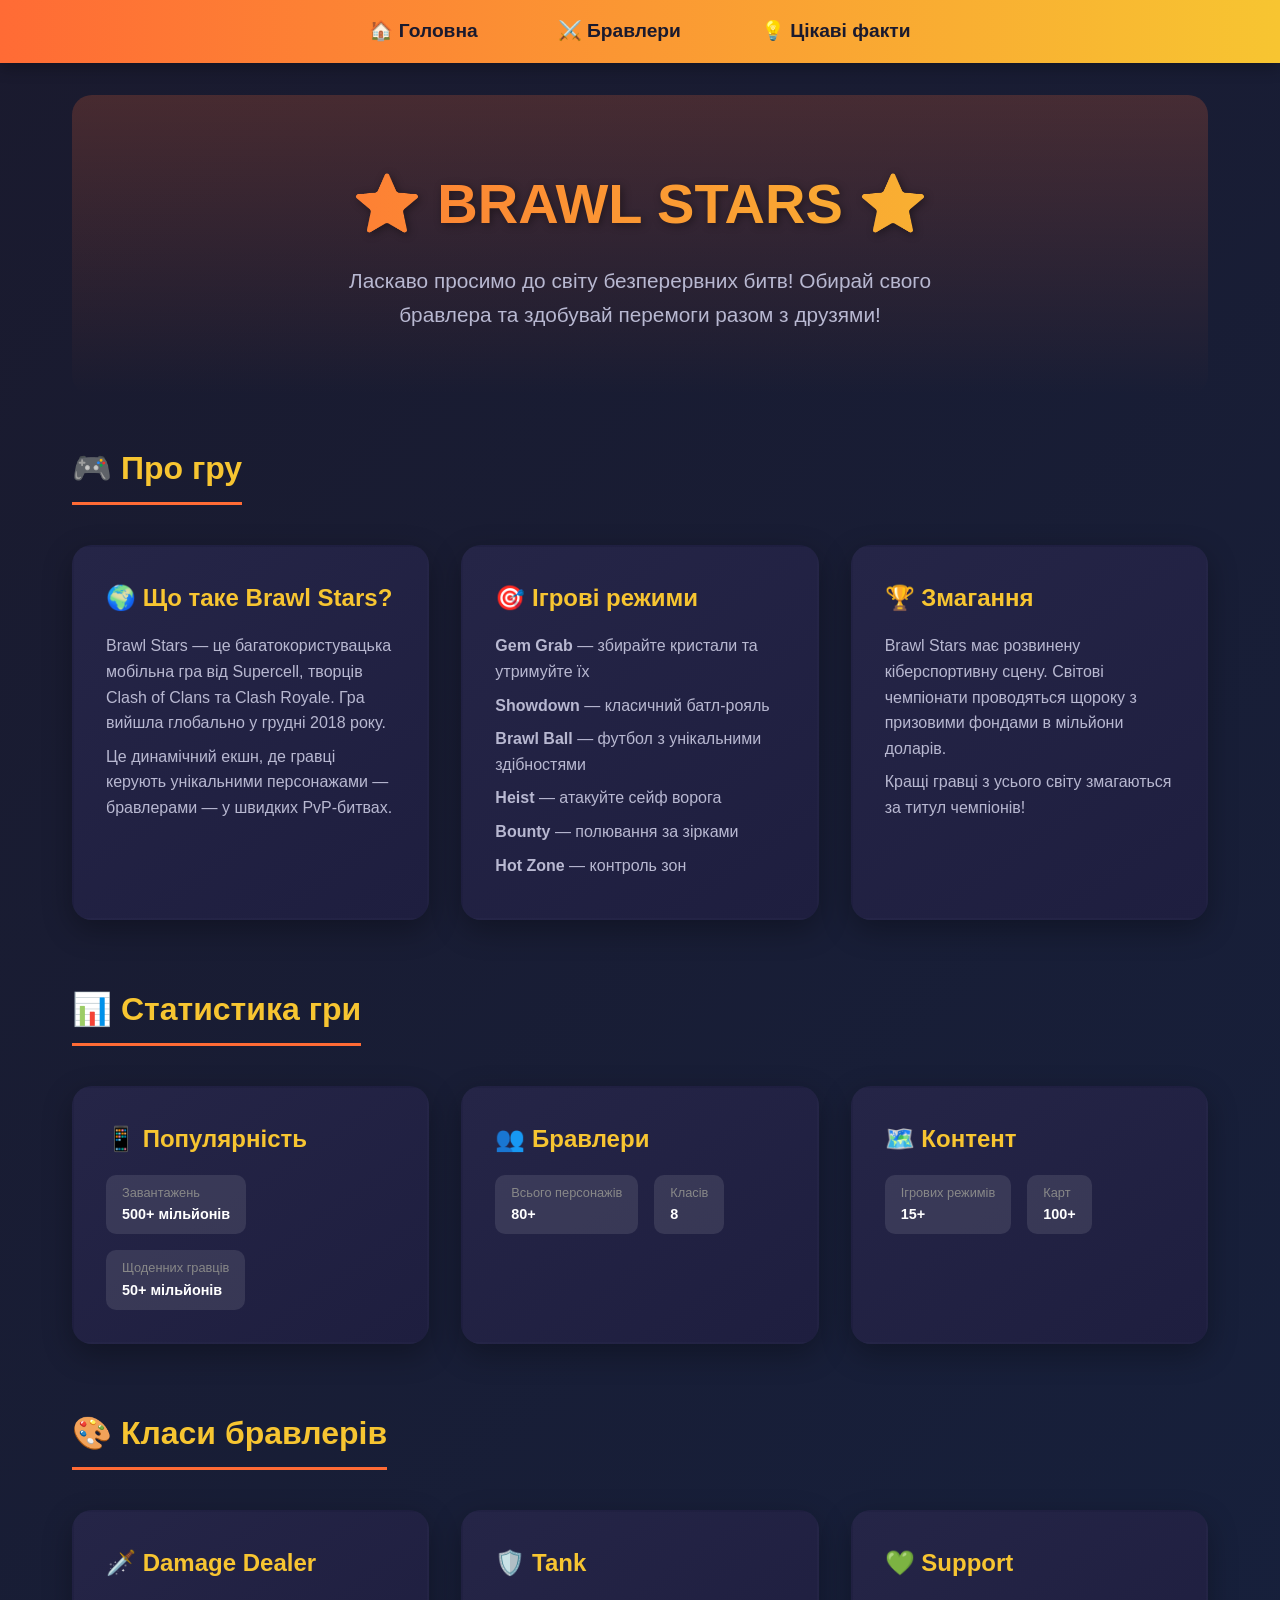
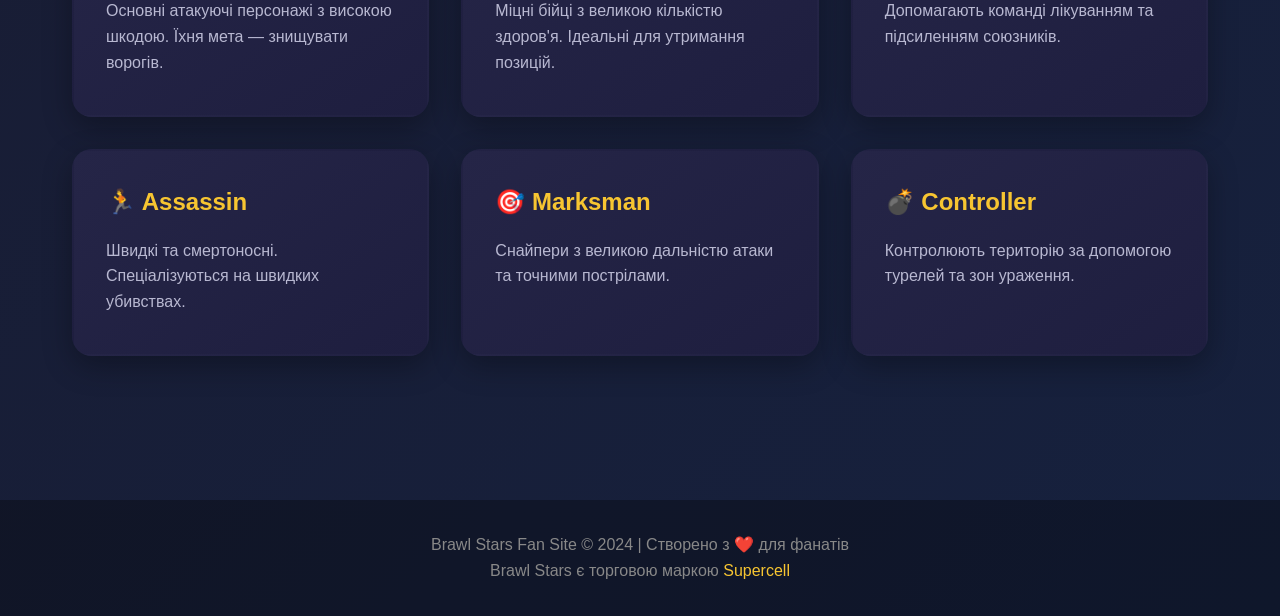
==== index.html @ df92137f "Update48" ====
<!DOCTYPE html>
<html lang="uk">
<head>
    <meta charset="UTF-8">
    <meta name="viewport" content="width=device-width, initial-scale=1.0">
    <title>Brawl Stars — Головна</title>
    <link rel="stylesheet" href="style.css">
</head>
<body>
    <nav>
        <ul>
            <li><a href="index.html">🏠 Головна</a></li>
            <li><a href="brawlers.html">⚔️ Бравлери</a></li>
            <li><a href="facts.html">💡 Цікаві факти</a></li>
        </ul>
    </nav>
    <div class="container">
        <section class="hero">
            <h1>⭐ BRAWL STARS ⭐</h1>
            <p>Ласкаво просимо до світу безперервних битв! Обирай свого бравлера та здобувай перемоги разом з друзями!</p>
        </section>
        <section>
            <h2>🎮 Про гру</h2>
            <div class="cards-grid">
                <div class="card">
                    <h3>🌍 Що таке Brawl Stars?</h3>
                    <p>Brawl Stars — це багатокористувацька мобільна гра від Supercell, творців Clash of Clans та Clash Royale. Гра вийшла глобально у грудні 2018 року.</p>
                    <p>Це динамічний екшн, де гравці керують унікальними персонажами — бравлерами — у швидких PvP-битвах.</p>
                </div>
                <div class="card">
                    <h3>🎯 Ігрові режими</h3>
                    <p><strong>Gem Grab</strong> — збирайте кристали та утримуйте їх</p>
                    <p><strong>Showdown</strong> — класичний батл-рояль</p>
                    <p><strong>Brawl Ball</strong> — футбол з унікальними здібностями</p>
                    <p><strong>Heist</strong> — атакуйте сейф ворога</p>
                    <p><strong>Bounty</strong> — полювання за зірками</p>
                    <p><strong>Hot Zone</strong> — контроль зон</p>
                </div>
                <div class="card">
                    <h3>🏆 Змагання</h3>
                    <p>Brawl Stars має розвинену кіберспортивну сцену. Світові чемпіонати проводяться щороку з призовими фондами в мільйони доларів.</p>
                    <p>Кращі гравці з усього світу змагаються за титул чемпіонів!</p>
                </div>
            </div>
        </section>
        <section>
            <h2>📊 Статистика гри</h2>
            <div class="cards-grid">
                <div class="card">
                    <h3>📱 Популярність</h3>
                    <div class="stats">
                        <div class="stat">
                            <div class="stat-label">Завантажень</div>
                            <strong>500+ мільйонів</strong>
                        </div>
                        <div class="stat">
                            <div class="stat-label">Щоденних гравців</div>
                            <strong>50+ мільйонів</strong>
                        </div>
                    </div>
                </div>
                <div class="card">
                    <h3>👥 Бравлери</h3>
                    <div class="stats">
                        <div class="stat">
                            <div class="stat-label">Всього персонажів</div>
                            <strong>80+</strong>
                        </div>
                        <div class="stat">
                            <div class="stat-label">Класів</div>
                            <strong>8</strong>
                        </div>
                    </div>
                </div>
                <div class="card">
                    <h3>🗺️ Контент</h3>
                    <div class="stats">
                        <div class="stat">
                            <div class="stat-label">Ігрових режимів</div>
                            <strong>15+</strong>
                        </div>
                        <div class="stat">
                            <div class="stat-label">Карт</div>
                            <strong>100+</strong>
                        </div>
                    </div>
                </div>
            </div>
        </section>
        <section>
            <h2>🎨 Класи бравлерів</h2>
            <div class="cards-grid">
                <div class="card">
                    <h3>🗡️ Damage Dealer</h3>
                    <p>Основні атакуючі персонажі з високою шкодою. Їхня мета — знищувати ворогів.</p>
                </div>
                <div class="card">
                    <h3>🛡️ Tank</h3>
                    <p>Міцні бійці з великою кількістю здоров'я. Ідеальні для утримання позицій.</p>
                </div>
                <div class="card">
                    <h3>💚 Support</h3>
                    <p>Допомагають команді лікуванням та підсиленням союзників.</p>
                </div>
                <div class="card">
                    <h3>🏃 Assassin</h3>
                    <p>Швидкі та смертоносні. Спеціалізуються на швидких убивствах.</p>
                </div>
                <div class="card">
                    <h3>🎯 Marksman</h3>
                    <p>Снайпери з великою дальністю атаки та точними пострілами.</p>
                </div>
                <div class="card">
                    <h3>💣 Controller</h3>
                    <p>Контролюють територію за допомогою турелей та зон ураження.</p>
                </div>
            </div>
        </section>
    </div>
    <footer>
        <p>Brawl Stars Fan Site © 2024 | Створено з ❤️ для фанатів</p>
        <p>Brawl Stars є торговою маркою <a href="https://supercell.com" target="_blank">Supercell</a></p>
    </footer>
</body>
</html>
---- style.css ----
/* Загальні стилі */
* {
    margin: 0;
    padding: 0;
    box-sizing: border-box;
}
body {
    font-family: 'Segoe UI', Tahoma, Geneva, Verdana, sans-serif;
    background: linear-gradient(135deg, #1a1a2e 0%, #16213e 100%);
    color: #ffffff;
    min-height: 100vh;
    line-height: 1.6;
}
/* Навігація */
nav {
    background: linear-gradient(90deg, #ff6b35, #f7c531);
    padding: 1rem 2rem;
    position: sticky;
    top: 0;
    z-index: 100;
    box-shadow: 0 4px 15px rgba(0, 0, 0, 0.3);
}
nav ul {
    list-style: none;
    display: flex;
    justify-content: center;
    gap: 3rem;
}
nav a {
    color: #1a1a2e;
    text-decoration: none;
    font-weight: bold;
    font-size: 1.2rem;
    padding: 0.5rem 1rem;
    border-radius: 8px;
    transition: all 0.3s ease;
}
nav a:hover {
    background: rgba(255, 255, 255, 0.3);
    transform: scale(1.1);
}
/* Головний контент */
.container {
    max-width: 1200px;
    margin: 0 auto;
    padding: 2rem;
}
/* Герой-секція */
.hero {
    text-align: center;
    padding: 4rem 2rem;
    background: linear-gradient(180deg, rgba(255, 107, 53, 0.2) 0%, transparent 100%);
    border-radius: 20px;
    margin-bottom: 3rem;
}
.hero h1 {
    font-size: 3.5rem;
    background: linear-gradient(90deg, #ff6b35, #f7c531);
    -webkit-background-clip: text;
    -webkit-text-fill-color: transparent;
    background-clip: text;
    margin-bottom: 1rem;
    /* text-shadow не працює з -webkit-text-fill-color: transparent; замінено на filter */
    filter: drop-shadow(2px 2px 4px rgba(0, 0, 0, 0.4));
}
.hero p {
    font-size: 1.3rem;
    color: #b8b8d1;
    max-width: 600px;
    margin: 0 auto;
}
/* Картки */
.cards-grid {
    display: grid;
    grid-template-columns: repeat(auto-fit, minmax(300px, 1fr));
    gap: 2rem;
    padding: 1rem 0;
}
.card {
    background: linear-gradient(145deg, #252547, #1e1e3f);
    border-radius: 20px;
    padding: 2rem;
    border: 2px solid transparent;
    transition: all 0.3s ease;
    box-shadow: 0 10px 30px rgba(0, 0, 0, 0.3);
}
.card:hover {
    transform: translateY(-10px);
    border-color: #ff6b35;
    box-shadow: 0 20px 40px rgba(255, 107, 53, 0.2);
}
.card h3 {
    color: #f7c531;
    font-size: 1.5rem;
    margin-bottom: 1rem;
    display: flex;
    align-items: center;
    gap: 0.5rem;
}
.card p {
    color: #b8b8d1;
    margin-bottom: 0.5rem;
}
/* Бейджі рідкості */
.rarity {
    display: inline-block;
    padding: 0.3rem 0.8rem;
    border-radius: 20px;
    font-size: 0.85rem;
    font-weight: bold;
    margin-bottom: 1rem;
}
.rarity-common { background: #8bc34a; color: #1a1a2e; }
.rarity-rare { background: #2196f3; color: #fff; }
.rarity-super-rare { background: #9c27b0; color: #fff; }
.rarity-epic { background: #673ab7; color: #fff; }
.rarity-mythic { background: #e91e63; color: #fff; }
.rarity-legendary { background: linear-gradient(90deg, #ffd700, #ff8c00); color: #1a1a2e; }
.rarity-chromatic { background: linear-gradient(90deg, #ff6b35, #f7c531, #4caf50); color: #1a1a2e; }
/* Статистика */
.stats {
    display: flex;
    gap: 1rem;
    margin-top: 1rem;
    flex-wrap: wrap;
}
.stat {
    background: rgba(255, 255, 255, 0.1);
    padding: 0.5rem 1rem;
    border-radius: 10px;
    font-size: 0.9rem;
}
.stat-label {
    color: #888;
    font-size: 0.8rem;
}
/* Факти */
.fact-card {
    position: relative;
    overflow: hidden;
    background: linear-gradient(145deg, #2d2d5a, #252547);
    border-left: 4px solid #f7c531;
}
.fact-number {
    font-size: 3rem;
    font-weight: bold;
    color: #ff6b35;
    opacity: 0.3;
    position: absolute;
    top: 1rem;
    right: 1.5rem;
}
/* Секції */
section {
    margin-bottom: 3rem;
}
section h2 {
    font-size: 2rem;
    color: #f7c531;
    margin-bottom: 1.5rem;
    padding-bottom: 0.5rem;
    border-bottom: 3px solid #ff6b35;
    display: inline-block;
}
/* Футер */
footer {
    text-align: center;
    padding: 2rem;
    background: rgba(0, 0, 0, 0.3);
    margin-top: 3rem;
    color: #888;
}
footer a {
    color: #f7c531;
    text-decoration: none;
}
/* Теги класів персонажів */
.class-tag {
    display: inline-block;
    padding: 0.2rem 0.6rem;
    background: rgba(255, 107, 53, 0.2);
    border: 1px solid #ff6b35;
    border-radius: 5px;
    font-size: 0.8rem;
    color: #ff6b35;
    margin-right: 0.5rem;
}
/* Опис здібностей */
.abilities {
    margin-top: 1rem;
    padding-top: 1rem;
    border-top: 1px solid rgba(255, 255, 255, 0.1);
}
.abilities h4 {
    color: #ff6b35;
    font-size: 0.95rem;
    margin-bottom: 0.3rem;
}
.abilities p {
    font-size: 0.9rem;
}
/* Адаптивність */
@media (max-width: 768px) {
    .hero h1 {
        font-size: 2.5rem;
    }
    
    nav ul {
        gap: 1rem;
    }
    
    nav a {
        font-size: 1rem;
    }
    
    .cards-grid {
        grid-template-columns: 1fr;
    }
}
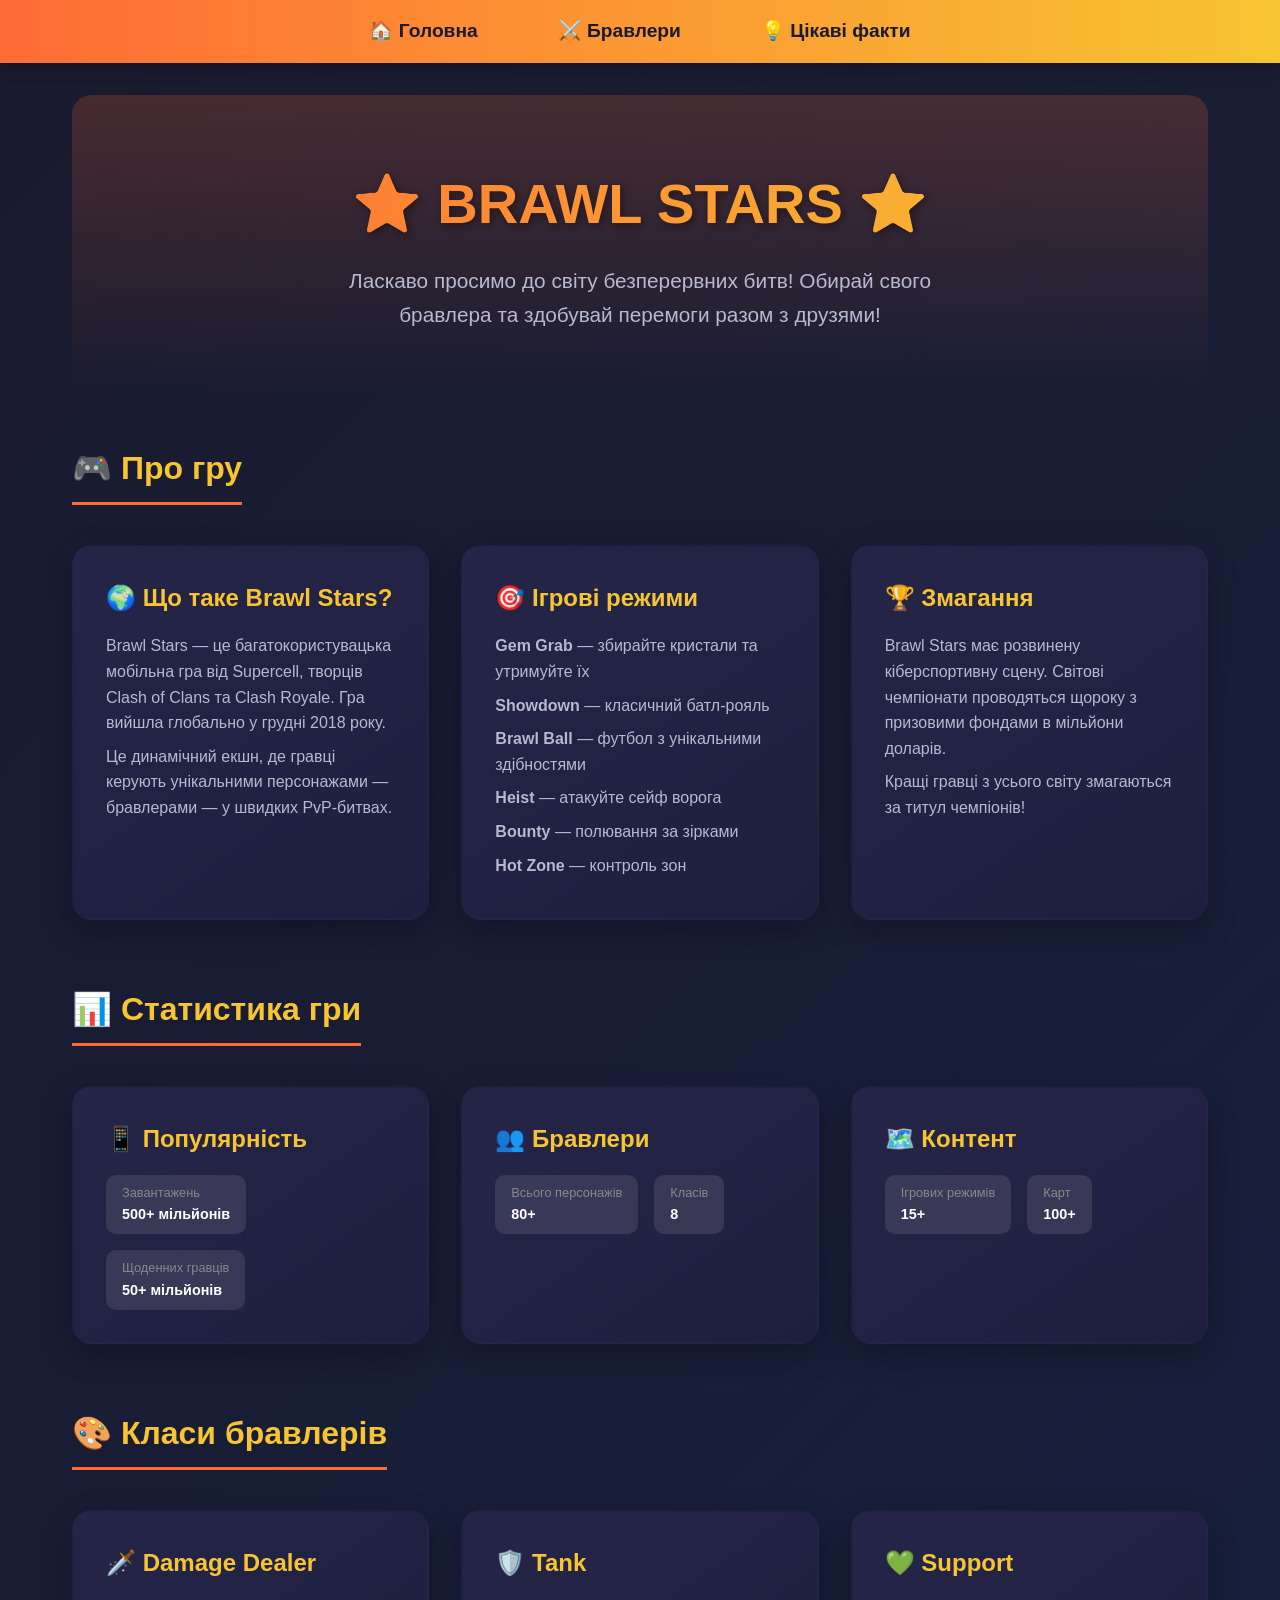
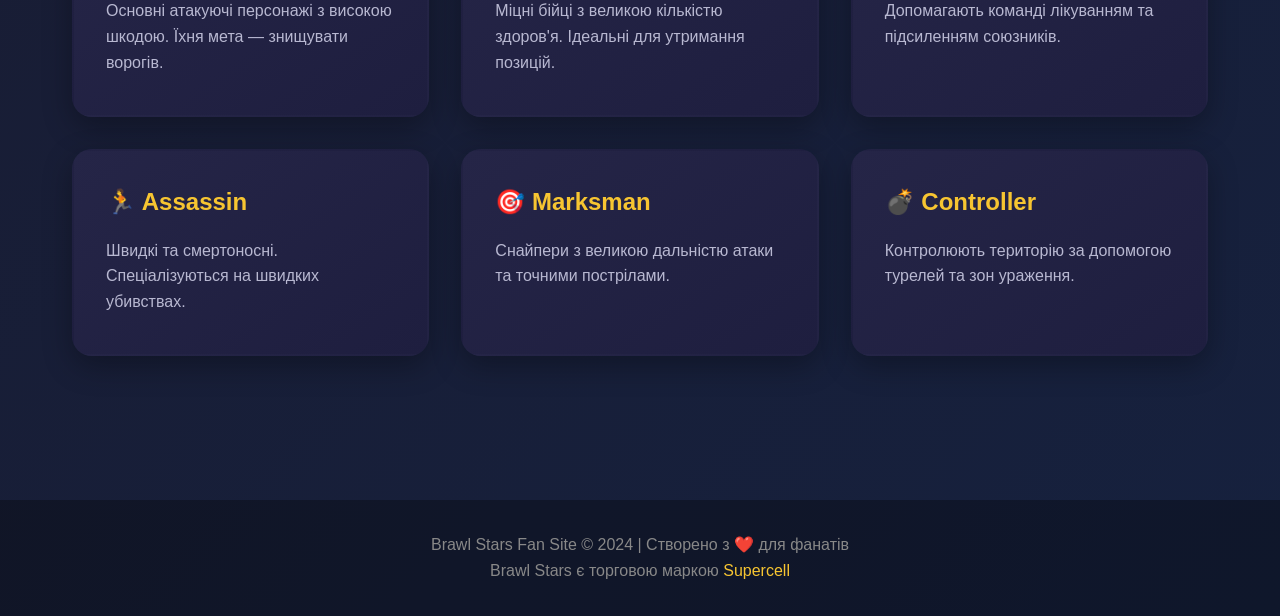
==== commit 6ec6f83e: "228_52_67_1488_медний_бик" ====
--- a/index.html
+++ b/index.html
@@ -4,6 +4,10 @@
     <meta charset="UTF-8">
     <meta name="viewport" content="width=device-width, initial-scale=1.0">
     <title>Brawl Stars — Головна</title>
+    <link
+    rel="stylesheet"
+    href="https://cdnjs.cloudflare.com/ajax/libs/animate.css/4.1.1/animate.min.css"
+  />
     <link rel="stylesheet" href="style.css">
 </head>
 <body>
@@ -16,15 +20,15 @@
     </nav>
     <div class="container">
         <section class="hero">
-            <h1>⭐ BRAWL STARS ⭐</h1>
-            <p>Ласкаво просимо до світу безперервних битв! Обирай свого бравлера та здобувай перемоги разом з друзями!</p>
+            <h1 class="animate__animated animate__slideInUp">⭐ BRAWL STARS ⭐</h1>
+            <p class="animate__animated animate__slideInUp">Ласкаво просимо до світу безперервних битв! Обирай свого бравлера та здобувай перемоги разом з друзями!</p>
         </section>
         <section>
-            <h2>🎮 Про гру</h2>
+            <h2 class="animate__animated animate__slideInUp">🎮 Про гру</h2>
             <div class="cards-grid">
                 <div class="card">
                     <h3>🌍 Що таке Brawl Stars?</h3>
-                    <p>Brawl Stars — це багатокористувацька мобільна гра від Supercell, творців Clash of Clans та Clash Royale. Гра вийшла глобально у грудні 2018 року.</p>
+                    <p class="animate__animated animate__slideInUp"da>Brawl Stars — це багатокористувацька мобільна гра від Supercell, творців Clash of Clans та Clash Royale. Гра вийшла глобально у грудні 2018 року.</p>
                     <p>Це динамічний екшн, де гравці керують унікальними персонажами — бравлерами — у швидких PvP-битвах.</p>
                 </div>
                 <div class="card">
@@ -38,13 +42,13 @@
                 </div>
                 <div class="card">
                     <h3>🏆 Змагання</h3>
-                    <p>Brawl Stars має розвинену кіберспортивну сцену. Світові чемпіонати проводяться щороку з призовими фондами в мільйони доларів.</p>
-                    <p>Кращі гравці з усього світу змагаються за титул чемпіонів!</p>
+                    <p class="animate__animated animate__slideInUp">Brawl Stars має розвинену кіберспортивну сцену. Світові чемпіонати проводяться щороку з призовими фондами в мільйони доларів.</p>
+                    <p class="animate__animated animate__slideInUp">Кращі гравці з усього світу змагаються за титул чемпіонів!</p>
                 </div>
             </div>
         </section>
         <section>
-            <h2>📊 Статистика гри</h2>
+            <h2 class="animate__animated animate__slideInUp">📊 Статистика гри</h2>
             <div class="cards-grid">
                 <div class="card">
                     <h3>📱 Популярність</h3>
